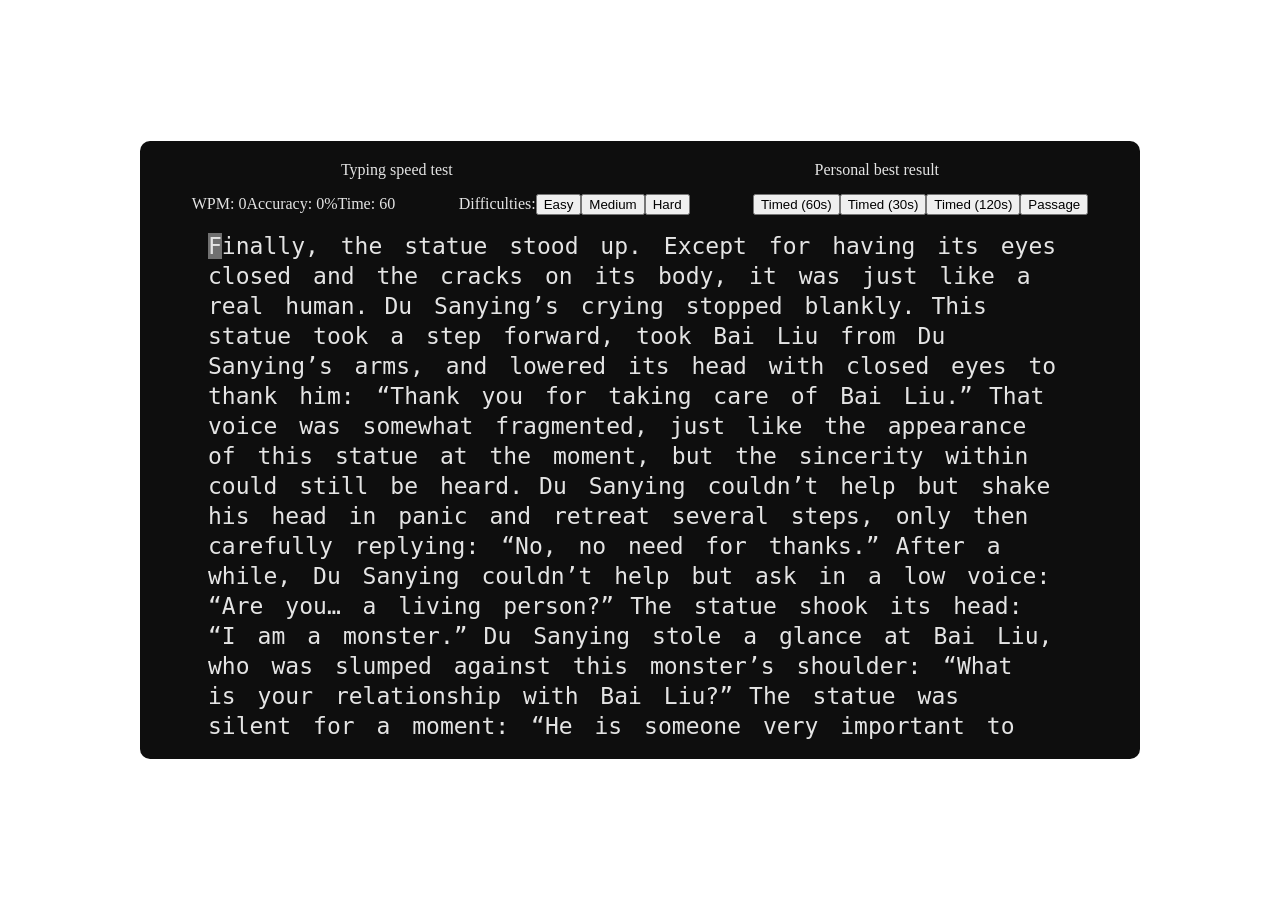
==== typing-speed-test/index.html @ 261ef2dd "add some basic functions for the game ig?" ====
<!doctype html>
<html lang="en">
  <head>
    <meta charset="UTF-8" />
    <meta name="viewport" content="width=device-width, initial-scale=1.0" />
    <link rel="stylesheet" href="style.css" />
    <title>Typing speed test</title>
  </head>
  <body>
    <div class="container">
      <header>
        <div>Typing speed test</div>
        <div>Personal best result</div>
      </header>
      <main>
        <div class="upper-block">
          <div class="stats-block">
            <div class="wpm">
              <p>WPM: <span id="cur-wpm"></span></p>
            </div>
            <div class="accuracy">
              <p>Accuracy: <span id="cur-accuracy"></span></p>
            </div>
            <div class="time">
              <p>Time: <span id="cur-time"></span></p>
            </div>
          </div>
          <div class="difficulties-block">
            <p>Difficulties:</p>
            <button id="easy">Easy</button>
            <button id="medium">Medium</button>
            <button id="hard">Hard</button>
          </div>
          <div class="modes-block">
            <button class="timed-mode" data-time="60">Timed (60s)</button>
            <button class="timed-mode" data-time="30">Timed (30s)</button>
            <button class="timed-mode" data-time="120">Timed (120s)</button>
            <button>Passage</button>
          </div>
        </div>

        <div class="main-text-block">
          <div id="words"></div>
        </div>
      </main>

      <div class="result-card">
        
      </div>

    </div>

    <script type="module" src="script.js"></script>
  </body>
</html>
---- typing-speed-test/style.css ----
body {
  margin: 0;
  height: 100vh;
  display: flex;
  place-items: center center;
  color: rgb(228, 228, 228);
}

header {
  display: flex;
  justify-content: space-around;
  align-items: center;
}

.container {
  width: 75%;
  background-color: rgb(14, 14, 14);
  margin: auto;
  border-radius: 10px;
  padding: 20px;
}

.upper-block {
  display: flex;
  justify-content: space-around;
  align-items: center;
  width: 100%;
}

.stats-block,
.difficulties-block,
.modes-block {
  display: flex;
  justify-content: space-around;
  align-items: center;
}

#words {
  width: 90%;
  margin: auto;
  display: flex;
  flex-wrap: wrap; /* Allows words to naturally wrap to rows */
  gap: 0px 8px; /* Spacing between words */
  line-height: 35px; /* Explicit line height so rows are exactly 35px tall */
  transition: transform 0.25s ease-in-out; /* Smooth scrolling effect! */
  transform: translateY(0px); /* Controlled by JS */
}

.word {
  display: inline-block;
  height: 30px;
}

.main-text-block {
  overflow: hidden;
  line-height: 30px;
  font-size: 23px;
  font-family: monospace;
  height: 510px;
  position: relative;
}

.letter {
  white-space: pre;
}

.current {
  animation: blink 1s infinite;
  background-color: rgb(112, 112, 112);
}

@keyframes blink {
  0% {
    background-color: rgba(112, 112, 112, 1);
  }
  50% {
    background-color: rgba(112, 112, 112, 0);
  }
  100% {
    background-color: rgba(112, 112, 112, 1);
  }
}

.correct {
  color: green;
}

.incorrect {
  color: red;
  text-decoration: underline;
}

.result-card{
    z-index: 3;
    width: 50%;
    background-color: white;
    
}
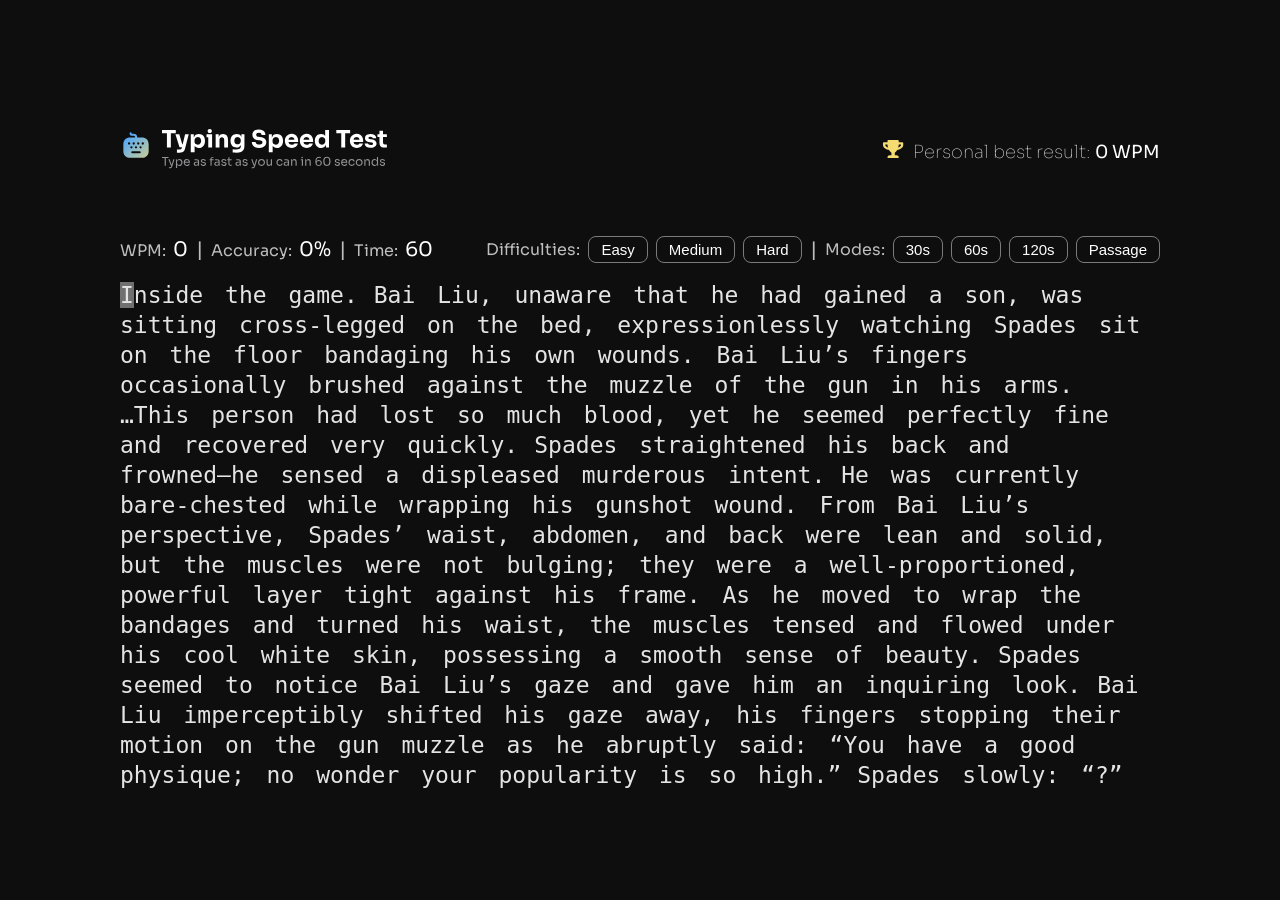
==== commit 2e608ebd: "finish main UI." ====
--- a/typing-speed-test/index.html
+++ b/typing-speed-test/index.html
@@ -9,33 +9,41 @@
   <body>
     <div class="container">
       <header>
-        <div>Typing speed test</div>
-        <div>Personal best result</div>
+        <div>
+          <img src="./assets/images/logo-large.svg" alt="logo" />
+        </div>
+        <div>
+          <img
+            src="./assets/images/icon-personal-best.svg"
+            alt="personal-best"
+          />
+          <p>
+            Personal best result:
+            <span><span id="personal-best">0</span> WPM</span>
+          </p>
+        </div>
       </header>
       <main>
         <div class="upper-block">
           <div class="stats-block">
-            <div class="wpm">
-              <p>WPM: <span id="cur-wpm"></span></p>
+            <p>WPM: <span id="cur-wpm"></span></p>
+            <p>Accuracy: <span id="cur-accuracy"></span></p>
+            <p>Time: <span id="cur-time"></span></p>
+          </div>
+          <div class="second-upper-block">
+            <div class="difficulties-block">
+              <p>Difficulties:</p>
+              <button id="easy">Easy</button>
+              <button id="medium">Medium</button>
+              <button id="hard">Hard</button>
             </div>
-            <div class="accuracy">
-              <p>Accuracy: <span id="cur-accuracy"></span></p>
+            <div class="modes-block">
+              <p>Modes:</p>
+              <button class="timed-mode" data-time="30">30s</button>
+              <button class="timed-mode" data-time="60">60s</button>
+              <button class="timed-mode" data-time="120">120s</button>
+              <button>Passage</button>
             </div>
-            <div class="time">
-              <p>Time: <span id="cur-time"></span></p>
-            </div>
-          </div>
-          <div class="difficulties-block">
-            <p>Difficulties:</p>
-            <button id="easy">Easy</button>
-            <button id="medium">Medium</button>
-            <button id="hard">Hard</button>
-          </div>
-          <div class="modes-block">
-            <button class="timed-mode" data-time="60">Timed (60s)</button>
-            <button class="timed-mode" data-time="30">Timed (30s)</button>
-            <button class="timed-mode" data-time="120">Timed (120s)</button>
-            <button>Passage</button>
           </div>
         </div>
 
@@ -43,11 +51,23 @@
           <div id="words"></div>
         </div>
       </main>
+    </div>
 
-      <div class="result-card">
-        
+    <div class="overlay"></div>
+
+    <div class="result-card">
+      <div class="results-info">
+        <p class="result-title">Your result</p>
+        <p>WPM: <span id="result-wpm">100</span></p>
+        <p>Accuracy: <span id="result-accuracy">100%</span></p>
+        <p class="result-corrects">
+          Correct/Incorrect: <span id="result-corrects">105</span>/<span
+            id="result-incorrects"
+            >5</span
+          >
+        </p>
+        <button>Try again</button>
       </div>
-
     </div>
 
     <script type="module" src="script.js"></script>
--- a/typing-speed-test/style.css
+++ b/typing-speed-test/style.css
@@ -1,49 +1,91 @@
+@font-face {
+  font-family: sora;
+  src: url(./assets/fonts/Sora/Sora-VariableFont_wght.ttf);
+}
+
 body {
   margin: 0;
   height: 100vh;
   display: flex;
   place-items: center center;
   color: rgb(228, 228, 228);
+  font-family: sora;
+  background-color: rgb(14, 14, 14);
 }
 
 header {
   display: flex;
-  justify-content: space-around;
+  justify-content: space-between;
   align-items: center;
+  margin-top: 10px;
+  margin-bottom: 40px;
+  font-size: 18px;
+  font-weight: lighter;
+  color: rgb(219, 219, 219);
+}
+
+header p{
+  display: inline-block;
+  margin-left: 5px;
+}
+
+header p>span{
+  color: white;
+  font-weight: normal;
 }
 
 .container {
-  width: 75%;
-  background-color: rgb(14, 14, 14);
+  
   margin: auto;
+  margin-inline: 100px;
   border-radius: 10px;
   padding: 20px;
 }
 
 .upper-block {
   display: flex;
-  justify-content: space-around;
+  justify-content: space-between;
   align-items: center;
   width: 100%;
+  color: rgb(190, 190, 190);
+}
+
+.upper-block  span{
+  color: white;
+  margin-left: 3px;
+  font-size: 20px;
 }
 
 .stats-block,
 .difficulties-block,
-.modes-block {
+.modes-block,
+.second-upper-block {
   display: flex;
   justify-content: space-around;
   align-items: center;
+  gap: 8px;
+}
+
+.stats-block p:not(:last-child)::after,
+.second-upper-block div:not(:last-child)::after{
+  content: '|';
+  font-size: 20px;
+}
+
+.stats-block p:not(:last-child)::after{
+margin-left: 8px;
 }
 
 #words {
-  width: 90%;
+  
+  width: 100%;
   margin: auto;
   display: flex;
-  flex-wrap: wrap; /* Allows words to naturally wrap to rows */
-  gap: 0px 8px; /* Spacing between words */
-  line-height: 35px; /* Explicit line height so rows are exactly 35px tall */
-  transition: transform 0.25s ease-in-out; /* Smooth scrolling effect! */
-  transform: translateY(0px); /* Controlled by JS */
+  flex-wrap: wrap;
+  gap: 0px 8px;
+  line-height: 35px;
+  transition: transform 0.25s ease-in-out;
+  transform: translateY(0px);
 }
 
 .word {
@@ -90,9 +132,61 @@
   text-decoration: underline;
 }
 
-.result-card{
-    z-index: 3;
-    width: 50%;
-    background-color: white;
-    
+.result-card {
+  visibility: hidden;
+  color: black;
+  z-index: 3;
+  min-width: 300px;
+  background-color: white;
+  margin: auto;
+  position: absolute;
+  top: 50%;
+  left: 50%;
+  transform: translateY(-50%) translateX(-50%);
+}
+
+.results-info{
+  display: flex;
+  flex-direction: column;
+  padding: 20px;
+}
+
+.result-title{
+  text-align: center;
+  margin-top: 0px;
+}
+
+.overlay {
+  position: fixed;
+  visibility: hidden;
+  width: 100%;
+  height: 100%;
+  top: 0;
+  left: 0;
+  right: 0;
+  bottom: 0;
+  background-color: rgba(0, 0, 0, 0.5);
+  z-index: 2;
+  cursor: pointer;
+}
+
+button{
+  background-color: transparent;
+  color: white;
+  border-radius: 8px;
+  border: 1px rgb(123, 123, 123) solid;
+  font-size: 15px;
+  padding: 4px 12px;
+  cursor: pointer;
+  transition: 0.15s;
+}
+
+button.active{
+  color: rgb(137, 174, 255);
+  border-color: rgb(137, 174, 255);
+}
+
+button:hover{
+  color: rgb(137, 174, 255);
+  border-color: rgb(137, 174, 255);
 }
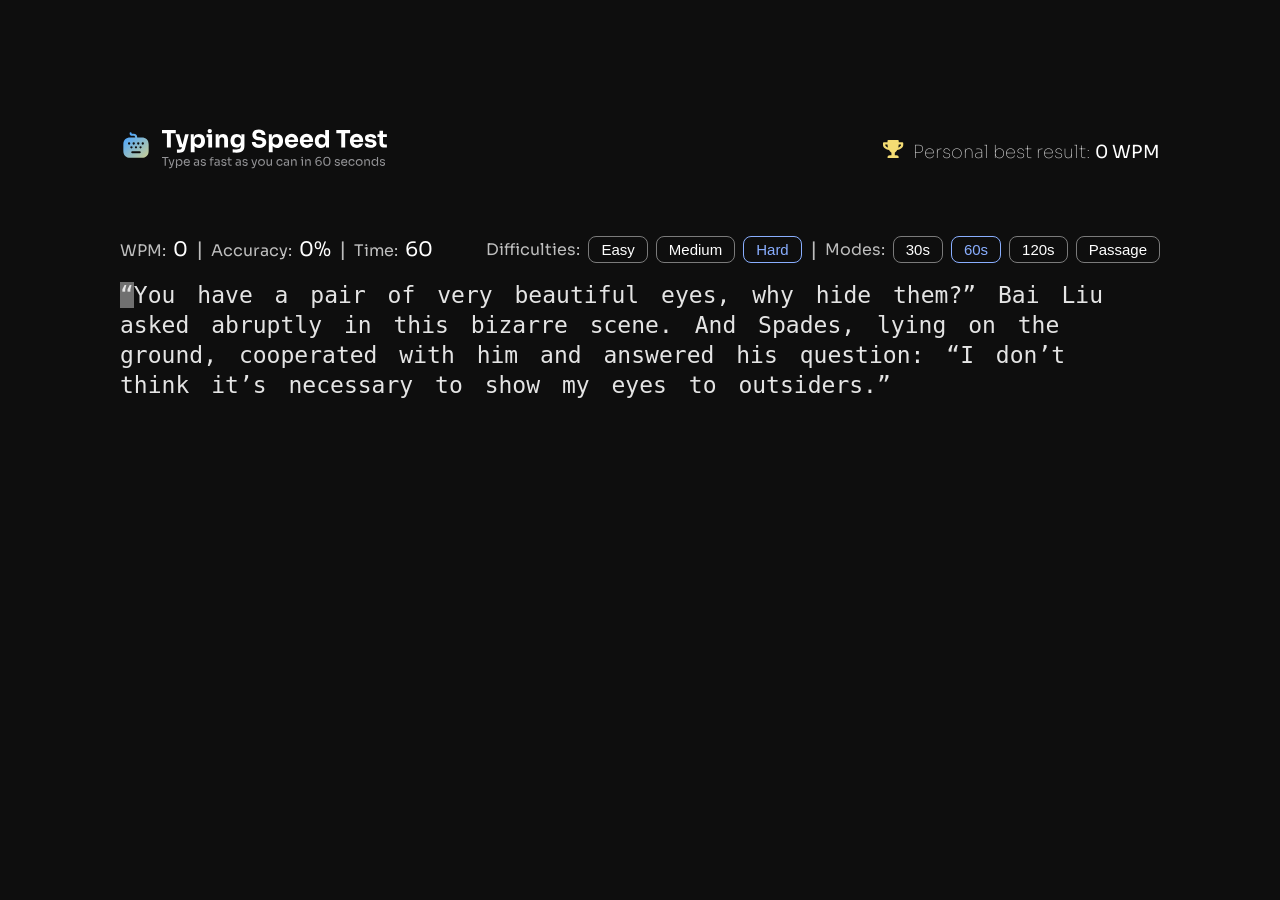
==== commit b73361ce: "fix buttons." ====
--- a/typing-speed-test/index.html
+++ b/typing-speed-test/index.html
@@ -39,10 +39,10 @@
             </div>
             <div class="modes-block">
               <p>Modes:</p>
-              <button class="timed-mode" data-time="30">30s</button>
-              <button class="timed-mode" data-time="60">60s</button>
-              <button class="timed-mode" data-time="120">120s</button>
-              <button>Passage</button>
+              <button class="timed-mode" data-value="30">30s</button>
+              <button class="timed-mode" data-value="60">60s</button>
+              <button class="timed-mode" data-value="120">120s</button>
+              <button class="timed-mode" data-value="passage">Passage</button>
             </div>
           </div>
         </div>
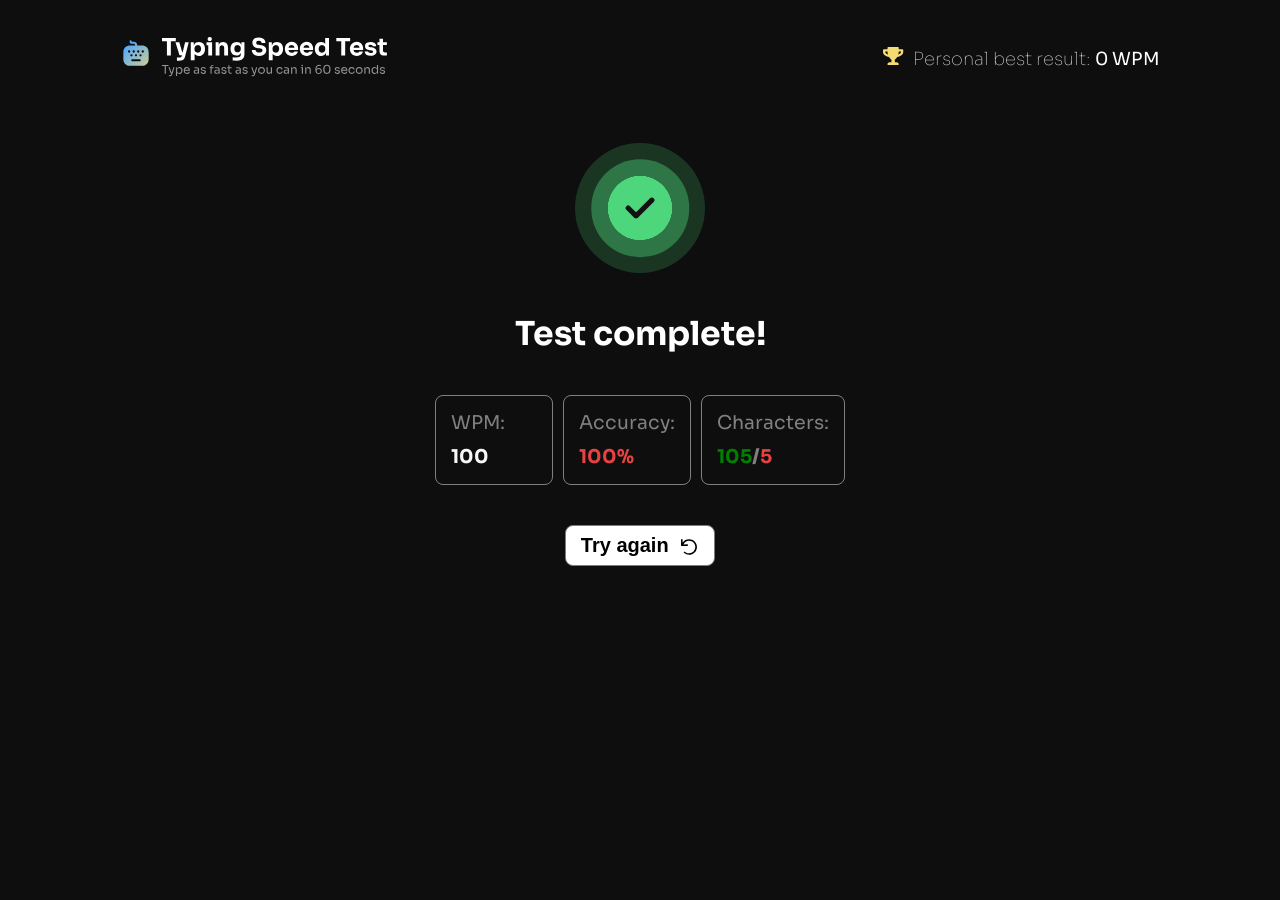
==== commit 4500dbfa: "finish result page UI." ====
--- a/typing-speed-test/index.html
+++ b/typing-speed-test/index.html
@@ -24,52 +24,75 @@
         </div>
       </header>
       <main>
-        <div class="upper-block">
-          <div class="stats-block">
-            <p>WPM: <span id="cur-wpm"></span></p>
-            <p>Accuracy: <span id="cur-accuracy"></span></p>
-            <p>Time: <span id="cur-time"></span></p>
+        <div class="test-container">
+          <div class="upper-block">
+            <div class="stats-block">
+              <p>WPM: <span id="cur-wpm"></span></p>
+              <p>Accuracy: <span id="cur-accuracy"></span></p>
+              <p>Time: <span id="cur-time"></span></p>
+            </div>
+            <div class="second-upper-block">
+              <div class="difficulties-block">
+                <p>Difficulties:</p>
+                <button id="easy">Easy</button>
+                <button id="medium">Medium</button>
+                <button id="hard">Hard</button>
+              </div>
+              <div class="modes-block">
+                <p>Modes:</p>
+                <button class="timed-mode" data-value="30">30s</button>
+                <button class="timed-mode" data-value="60">60s</button>
+                <button class="timed-mode" data-value="120">120s</button>
+                <button class="timed-mode" data-value="passage">Passage</button>
+              </div>
+            </div>
           </div>
-          <div class="second-upper-block">
-            <div class="difficulties-block">
-              <p>Difficulties:</p>
-              <button id="easy">Easy</button>
-              <button id="medium">Medium</button>
-              <button id="hard">Hard</button>
-            </div>
-            <div class="modes-block">
-              <p>Modes:</p>
-              <button class="timed-mode" data-value="30">30s</button>
-              <button class="timed-mode" data-value="60">60s</button>
-              <button class="timed-mode" data-value="120">120s</button>
-              <button class="timed-mode" data-value="passage">Passage</button>
-            </div>
+
+          <div class="main-text-block">
+            <div id="words"></div>
           </div>
         </div>
 
-        <div class="main-text-block">
-          <div id="words"></div>
+        <div class="result-card">
+          <div class="results-info">
+            <div class="completed-icon">
+              <div class="outer-green"></div>
+              <div class="inner-green"></div>
+              <img
+              src="./assets/images/icon-completed.svg"
+              alt="completed"
+            />
+            </div>
+            <p class="result-title">Test complete!</p>
+            <div class="results-block">
+              <div>
+                <p>WPM:</p>
+                <p id="result-wpm">100</p>
+              </div>
+              <div>
+                <p>Accuracy:</p>
+                <p id="result-accuracy">100%</p>
+              </div>
+              <div>
+                <p>Characters:</p>
+                <p>
+                  <span id="result-corrects">105</span>/<span
+                    id="result-incorrects"
+                    >5</span
+                  >
+                </p>
+              </div>
+            </div>
+            <button>Try again
+              <svg xmlns="http://www.w3.org/2000/svg" width="20" height="20" fill="none" viewBox="0 0 20 20"><path fill="#000000" d="M1.563 1.281h.949c.246 0 .422.211.422.457l-.07 3.446a8.6 8.6 0 0 1 7.277-3.868c4.816 0 8.718 3.938 8.718 8.72-.035 4.816-3.937 8.683-8.718 8.683a8.86 8.86 0 0 1-5.871-2.215.446.446 0 0 1 0-.633l.703-.703c.14-.14.386-.14.562 0 1.23 1.09 2.813 1.723 4.606 1.723A6.88 6.88 0 0 0 17.03 10c0-3.797-3.093-6.89-6.89-6.89-2.813 0-5.203 1.687-6.293 4.078l4.43-.106c.245 0 .456.176.456.422v.95c0 .245-.21.421-.421.421h-6.75a.406.406 0 0 1-.422-.422v-6.75c0-.21.175-.422.422-.422"/></svg>
+            </button>
+          </div>
         </div>
       </main>
     </div>
 
     <div class="overlay"></div>
 
-    <div class="result-card">
-      <div class="results-info">
-        <p class="result-title">Your result</p>
-        <p>WPM: <span id="result-wpm">100</span></p>
-        <p>Accuracy: <span id="result-accuracy">100%</span></p>
-        <p class="result-corrects">
-          Correct/Incorrect: <span id="result-corrects">105</span>/<span
-            id="result-incorrects"
-            >5</span
-          >
-        </p>
-        <button>Try again</button>
-      </div>
-    </div>
-
     <script type="module" src="script.js"></script>
   </body>
 </html>
--- a/typing-speed-test/style.css
+++ b/typing-speed-test/style.css
@@ -7,10 +7,11 @@
   margin: 0;
   height: 100vh;
   display: flex;
-  place-items: center center;
+  justify-content: center;
   color: rgb(228, 228, 228);
   font-family: sora;
   background-color: rgb(14, 14, 14);
+  width: 100vw;
 }
 
 header {
@@ -18,28 +19,34 @@
   justify-content: space-between;
   align-items: center;
   margin-top: 10px;
-  margin-bottom: 40px;
+  margin-bottom: 35px;
   font-size: 18px;
   font-weight: lighter;
   color: rgb(219, 219, 219);
-}
-
-header p{
+  max-height: 60px;
+  position: sticky;
+}
+
+header p {
   display: inline-block;
   margin-left: 5px;
 }
 
-header p>span{
+header p > span {
   color: white;
   font-weight: normal;
 }
 
 .container {
   
-  margin: auto;
   margin-inline: 100px;
   border-radius: 10px;
   padding: 20px;
+  width: 100%;
+}
+
+.test-container {
+  display: none;
 }
 
 .upper-block {
@@ -50,7 +57,7 @@
   color: rgb(190, 190, 190);
 }
 
-.upper-block  span{
+.upper-block span {
   color: white;
   margin-left: 3px;
   font-size: 20px;
@@ -67,17 +74,16 @@
 }
 
 .stats-block p:not(:last-child)::after,
-.second-upper-block div:not(:last-child)::after{
-  content: '|';
+.second-upper-block div:not(:last-child)::after {
+  content: "|";
   font-size: 20px;
 }
 
-.stats-block p:not(:last-child)::after{
-margin-left: 8px;
+.stats-block p:not(:last-child)::after {
+  margin-left: 8px;
 }
 
 #words {
-  
   width: 100%;
   margin: auto;
   display: flex;
@@ -100,6 +106,7 @@
   font-family: monospace;
   height: 510px;
   position: relative;
+  margin-top: 30px;
 }
 
 .letter {
@@ -133,25 +140,23 @@
 }
 
 .result-card {
-  visibility: hidden;
-  color: black;
-  z-index: 3;
-  min-width: 300px;
-  background-color: white;
+  display: block;
+  color: white;
+  max-width: 450px;
+  text-align: center;
   margin: auto;
-  position: absolute;
-  top: 50%;
-  left: 50%;
-  transform: translateY(-50%) translateX(-50%);
-}
-
-.results-info{
+  height: 510px;
+}
+
+.results-info {
   display: flex;
   flex-direction: column;
   padding: 20px;
-}
-
-.result-title{
+  gap: 40px;
+  align-items: center;
+}
+
+.result-title {
   text-align: center;
   margin-top: 0px;
 }
@@ -170,7 +175,7 @@
   cursor: pointer;
 }
 
-button{
+button {
   background-color: transparent;
   color: white;
   border-radius: 8px;
@@ -181,12 +186,112 @@
   transition: 0.15s;
 }
 
-button.active{
+button.active {
   color: rgb(137, 174, 255);
   border-color: rgb(137, 174, 255);
 }
 
-button:hover{
+button:hover {
   color: rgb(137, 174, 255);
   border-color: rgb(137, 174, 255);
+}
+
+.completed-icon {
+  position: relative;
+  height: 130px;
+  width: 130px;
+  text-align: center;
+}
+
+.completed-icon div,
+.completed-icon img {
+  position: absolute;
+  left: 50%;
+  top: 50%;
+  transform: translateX(-50%) translateY(-50%);
+  border-radius: 50%;
+}
+
+.outer-green {
+  background-color: rgba(77, 214, 122, 0.2);
+  width: 100%;
+  height: 100%;
+}
+
+.inner-green {
+  background-color: rgba(77, 214, 122, 0.4);
+  width: 75%;
+  height: 75%;
+}
+
+.completed-icon img {
+  width: 50%;
+  height: 50%;
+}
+
+.result-title{
+  font-size: 33px;
+  font-weight: bold;
+  margin: 0;
+}
+
+.results-block {
+  display: grid;
+  grid-template-columns: repeat(3, 1fr);
+  gap: 10px;
+  color: gray;
+  font-size: 19px;
+}
+
+.results-block>div{
+  display: flex;
+  flex-direction: column;
+  border-radius: 8px;
+  border: 1px solid gray;
+  gap: 10px;
+  padding: 15px;
+  text-align: start;
+  flex: 1;
+}
+
+.results-block>div p{
+  margin: 0;
+}
+
+.results-block>div p:not(:first-child){
+  font-weight: bold;
+}
+
+#result-wpm{
+  color: rgb(247, 247, 247);
+}
+
+#result-accuracy, #result-incorrects{
+  color: rgb(232, 65, 65);
+}
+
+#result-corrects{
+  color: green !important;
+}
+
+.results-info button{
+  font-size: 20px;
+  padding: 8px 15px;
+  background-color: white;
+  color: black;
+  font-weight: 600;
+}
+
+.results-info button>svg{
+  height: 18px;
+  margin-bottom: -3.5px;
+  margin-left: 5px;
+}
+
+.results-info button:hover{
+  opacity: 0.8;
+}
+
+.results-info button:active{
+  opacity: 0.7;
 }
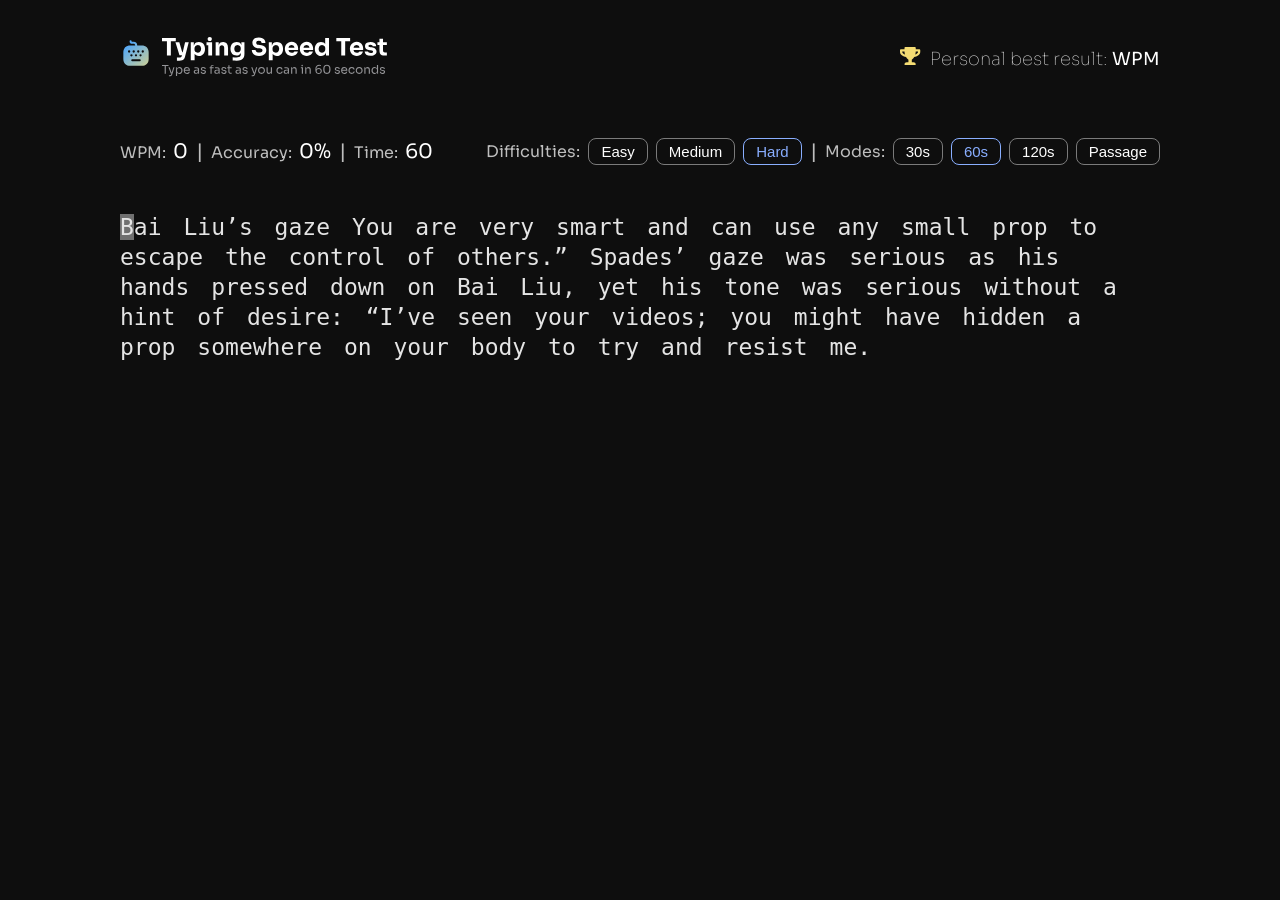
==== commit 78fba08a: "finish main functionality." ====
--- a/typing-speed-test/index.html
+++ b/typing-speed-test/index.html
@@ -19,7 +19,7 @@
           />
           <p>
             Personal best result:
-            <span><span id="personal-best">0</span> WPM</span>
+            <span><span id="personal-best"></span> WPM</span>
           </p>
         </div>
       </header>
@@ -63,27 +63,27 @@
               alt="completed"
             />
             </div>
-            <p class="result-title">Test complete!</p>
+            <p class="result-title"></p>
             <div class="results-block">
               <div>
                 <p>WPM:</p>
-                <p id="result-wpm">100</p>
+                <p id="result-wpm"></p>
               </div>
               <div>
                 <p>Accuracy:</p>
-                <p id="result-accuracy">100%</p>
+                <p id="result-accuracy"></p>
               </div>
               <div>
                 <p>Characters:</p>
                 <p>
-                  <span id="result-corrects">105</span>/<span
+                  <span id="result-corrects"></span>/<span
                     id="result-incorrects"
-                    >5</span
+                    ></span
                   >
                 </p>
               </div>
             </div>
-            <button>Try again
+            <button id="try-again-btn">Try again
               <svg xmlns="http://www.w3.org/2000/svg" width="20" height="20" fill="none" viewBox="0 0 20 20"><path fill="#000000" d="M1.563 1.281h.949c.246 0 .422.211.422.457l-.07 3.446a8.6 8.6 0 0 1 7.277-3.868c4.816 0 8.718 3.938 8.718 8.72-.035 4.816-3.937 8.683-8.718 8.683a8.86 8.86 0 0 1-5.871-2.215.446.446 0 0 1 0-.633l.703-.703c.14-.14.386-.14.562 0 1.23 1.09 2.813 1.723 4.606 1.723A6.88 6.88 0 0 0 17.03 10c0-3.797-3.093-6.89-6.89-6.89-2.813 0-5.203 1.687-6.293 4.078l4.43-.106c.245 0 .456.176.456.422v.95c0 .245-.21.421-.421.421h-6.75a.406.406 0 0 1-.422-.422v-6.75c0-.21.175-.422.422-.422"/></svg>
             </button>
           </div>
@@ -91,8 +91,6 @@
       </main>
     </div>
 
-    <div class="overlay"></div>
-
     <script type="module" src="script.js"></script>
   </body>
 </html>
--- a/typing-speed-test/style.css
+++ b/typing-speed-test/style.css
@@ -46,7 +46,15 @@
 }
 
 .test-container {
-  display: none;
+  opacity: 1;
+  transform: scale(1);
+  transition: opacity 0.3s ease, transform 0.3s ease;
+}
+
+.test-container.fade-out {
+  opacity: 0;
+  transform: scale(0.95);
+  pointer-events: none;
 }
 
 .upper-block {
@@ -140,12 +148,20 @@
 }
 
 .result-card {
-  display: block;
   color: white;
   max-width: 450px;
   text-align: center;
   margin: auto;
   height: 510px;
+  display: none; 
+  opacity: 0;
+  transform: scale(0.95);
+  transition: opacity 0.4s ease, transform 0.4s cubic-bezier(0.175, 0.885, 0.32, 1.275);
+}
+
+.result-card.fade-in {
+ opacity: 1;
+  transform: scale(1);
 }
 
 .results-info {
@@ -294,4 +310,22 @@
 
 .results-info button:active{
   opacity: 0.7;
+}
+
+@keyframes disappear {
+  0% {
+    display: block;
+  }
+  100% {
+    display: none;
+  }
+}
+
+@keyframes appear {
+  0% {
+    display: none;
+  }
+  100% {
+    display: block;
+  }
 }
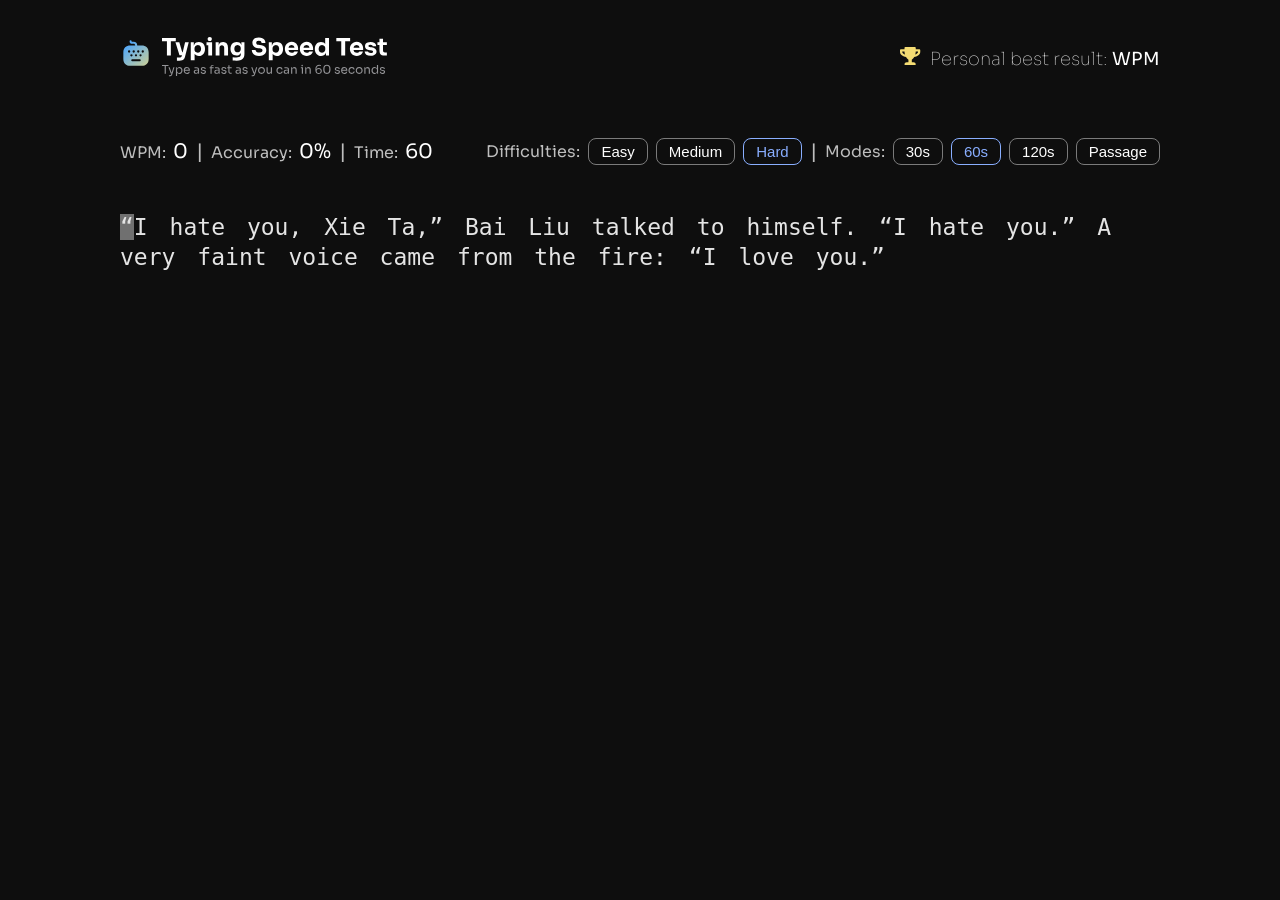
==== commit 7a2115ae: "formatting." ====
--- a/typing-speed-test/index.html
+++ b/typing-speed-test/index.html
@@ -58,10 +58,7 @@
             <div class="completed-icon">
               <div class="outer-green"></div>
               <div class="inner-green"></div>
-              <img
-              src="./assets/images/icon-completed.svg"
-              alt="completed"
-            />
+              <img src="./assets/images/icon-completed.svg" alt="completed" />
             </div>
             <p class="result-title"></p>
             <div class="results-block">
@@ -78,13 +75,24 @@
                 <p>
                   <span id="result-corrects"></span>/<span
                     id="result-incorrects"
-                    ></span
-                  >
+                  ></span>
                 </p>
               </div>
             </div>
-            <button id="try-again-btn">Try again
-              <svg xmlns="http://www.w3.org/2000/svg" width="20" height="20" fill="none" viewBox="0 0 20 20"><path fill="#000000" d="M1.563 1.281h.949c.246 0 .422.211.422.457l-.07 3.446a8.6 8.6 0 0 1 7.277-3.868c4.816 0 8.718 3.938 8.718 8.72-.035 4.816-3.937 8.683-8.718 8.683a8.86 8.86 0 0 1-5.871-2.215.446.446 0 0 1 0-.633l.703-.703c.14-.14.386-.14.562 0 1.23 1.09 2.813 1.723 4.606 1.723A6.88 6.88 0 0 0 17.03 10c0-3.797-3.093-6.89-6.89-6.89-2.813 0-5.203 1.687-6.293 4.078l4.43-.106c.245 0 .456.176.456.422v.95c0 .245-.21.421-.421.421h-6.75a.406.406 0 0 1-.422-.422v-6.75c0-.21.175-.422.422-.422"/></svg>
+            <button id="try-again-btn">
+              Try again
+              <svg
+                xmlns="http://www.w3.org/2000/svg"
+                width="20"
+                height="20"
+                fill="none"
+                viewBox="0 0 20 20"
+              >
+                <path
+                  fill="#000000"
+                  d="M1.563 1.281h.949c.246 0 .422.211.422.457l-.07 3.446a8.6 8.6 0 0 1 7.277-3.868c4.816 0 8.718 3.938 8.718 8.72-.035 4.816-3.937 8.683-8.718 8.683a8.86 8.86 0 0 1-5.871-2.215.446.446 0 0 1 0-.633l.703-.703c.14-.14.386-.14.562 0 1.23 1.09 2.813 1.723 4.606 1.723A6.88 6.88 0 0 0 17.03 10c0-3.797-3.093-6.89-6.89-6.89-2.813 0-5.203 1.687-6.293 4.078l4.43-.106c.245 0 .456.176.456.422v.95c0 .245-.21.421-.421.421h-6.75a.406.406 0 0 1-.422-.422v-6.75c0-.21.175-.422.422-.422"
+                />
+              </svg>
             </button>
           </div>
         </div>
--- a/typing-speed-test/style.css
+++ b/typing-speed-test/style.css
@@ -38,7 +38,6 @@
 }
 
 .container {
-  
   margin-inline: 100px;
   border-radius: 10px;
   padding: 20px;
@@ -48,7 +47,9 @@
 .test-container {
   opacity: 1;
   transform: scale(1);
-  transition: opacity 0.3s ease, transform 0.3s ease;
+  transition:
+    opacity 0.3s ease,
+    transform 0.3s ease;
 }
 
 .test-container.fade-out {
@@ -153,14 +154,16 @@
   text-align: center;
   margin: auto;
   height: 510px;
-  display: none; 
+  display: none;
   opacity: 0;
   transform: scale(0.95);
-  transition: opacity 0.4s ease, transform 0.4s cubic-bezier(0.175, 0.885, 0.32, 1.275);
+  transition:
+    opacity 0.4s ease,
+    transform 0.4s cubic-bezier(0.175, 0.885, 0.32, 1.275);
 }
 
 .result-card.fade-in {
- opacity: 1;
+  opacity: 1;
   transform: scale(1);
 }
 
@@ -245,7 +248,7 @@
   height: 50%;
 }
 
-.result-title{
+.result-title {
   font-size: 33px;
   font-weight: bold;
   margin: 0;
@@ -259,7 +262,7 @@
   font-size: 19px;
 }
 
-.results-block>div{
+.results-block > div {
   display: flex;
   flex-direction: column;
   border-radius: 8px;
@@ -270,27 +273,28 @@
   flex: 1;
 }
 
-.results-block>div p{
+.results-block > div p {
   margin: 0;
 }
 
-.results-block>div p:not(:first-child){
+.results-block > div p:not(:first-child) {
   font-weight: bold;
 }
 
-#result-wpm{
+#result-wpm {
   color: rgb(247, 247, 247);
 }
 
-#result-accuracy, #result-incorrects{
+#result-accuracy,
+#result-incorrects {
   color: rgb(232, 65, 65);
 }
 
-#result-corrects{
+#result-corrects {
   color: green !important;
 }
 
-.results-info button{
+.results-info button {
   font-size: 20px;
   padding: 8px 15px;
   background-color: white;
@@ -298,17 +302,17 @@
   font-weight: 600;
 }
 
-.results-info button>svg{
+.results-info button > svg {
   height: 18px;
   margin-bottom: -3.5px;
   margin-left: 5px;
 }
 
-.results-info button:hover{
+.results-info button:hover {
   opacity: 0.8;
 }
 
-.results-info button:active{
+.results-info button:active {
   opacity: 0.7;
 }
 
@@ -328,4 +332,4 @@
   100% {
     display: block;
   }
-}+}
